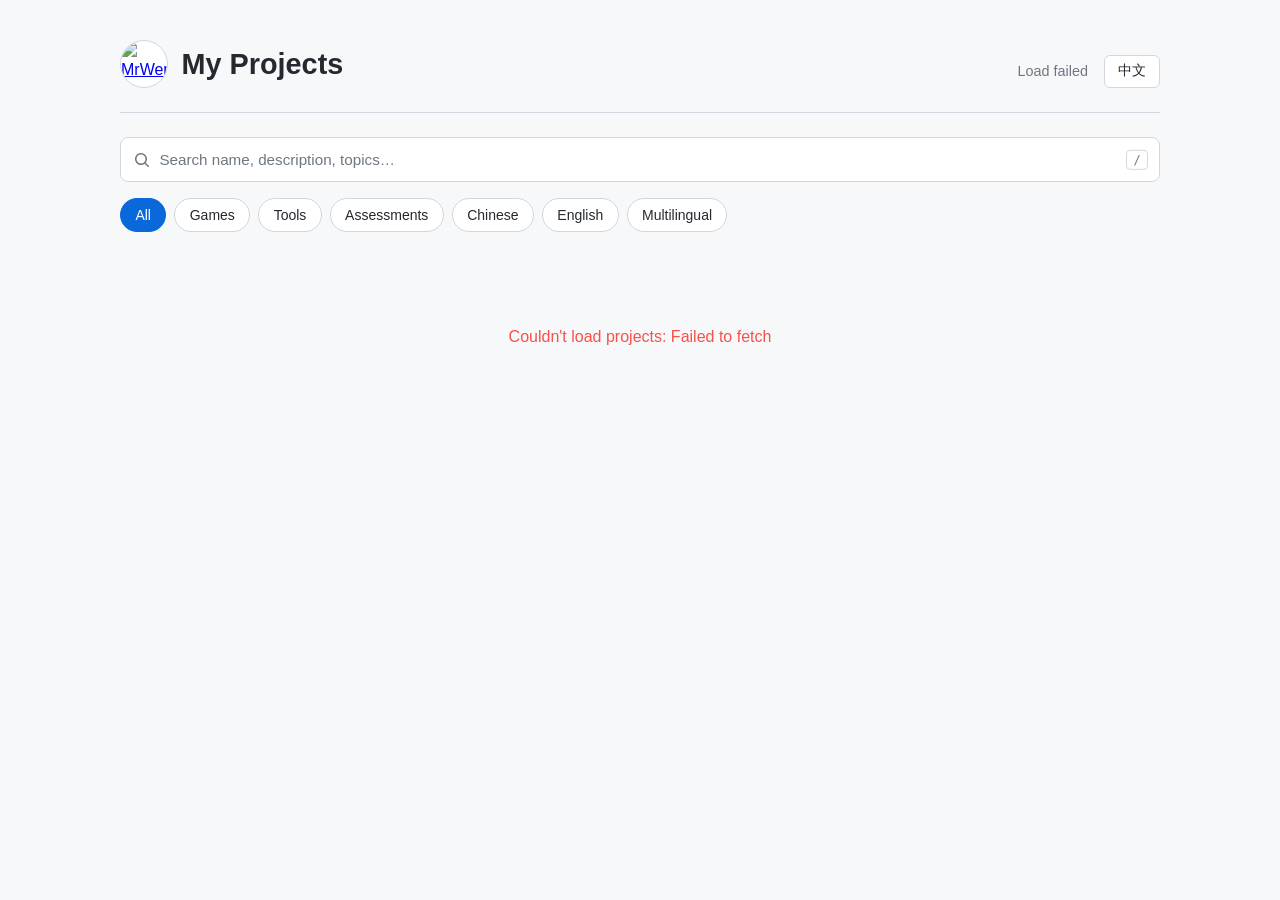
==== index.html @ def6fe19 "Set search placeholder from current language only; cache-bust assets Drop the hard-coded Chinese pla" ====
<!DOCTYPE html>
<html lang="zh-CN">
<head>
  <!-- Google tag (gtag.js) -->
  <script async src="https://www.googletagmanager.com/gtag/js?id=G-LVJJ4GY9FC"></script>
  <script>
    window.dataLayer = window.dataLayer || [];
    function gtag(){dataLayer.push(arguments);}
    gtag('js', new Date());
    gtag('config', 'G-LVJJ4GY9FC');
  </script>
  <meta charset="UTF-8">
  <meta name="viewport" content="width=device-width, initial-scale=1.0">
  <title>我的项目</title>
  <link rel="icon" href="favicon.svg" type="image/svg+xml">
  <link rel="icon" href="favicon-32.png" sizes="32x32" type="image/png">
  <link rel="apple-touch-icon" href="apple-touch-icon.png">
  <link rel="stylesheet" href="style.css?v=2">
</head>
<body>

  <div class="container">
    <header>
      <div class="header-left">
        <a id="avatar-link" class="avatar-link" href="https://github.com/MrWengKB" target="_blank" rel="noopener noreferrer">
          <img id="avatar" class="avatar" src="https://github.com/MrWengKB.png?size=128" alt="MrWengKB 的 GitHub 头像" width="48" height="48">
        </a>
        <h1 id="page-title">我的项目</h1>
      </div>
      <div class="header-right">
        <div id="repo-count" class="status-text">正在查询仓库...</div>
        <button id="lang-toggle" class="lang-toggle" type="button" aria-label="Switch to English">EN</button>
      </div>
    </header>

    <div class="search-wrap" role="search">
      <svg class="search-icon" viewBox="0 0 16 16" width="16" height="16" aria-hidden="true"><path fill="currentColor" d="M10.68 11.74a6 6 0 1 1 1.06-1.06l3.04 3.04a.75.75 0 1 1-1.06 1.06l-3.04-3.04ZM11.5 7a4.5 4.5 0 1 0-9 0 4.5 4.5 0 0 0 9 0Z"/></svg>
      <input id="search-input" class="search-input" type="search" placeholder="" aria-label="Search" autocomplete="off" spellcheck="false">
      <kbd class="search-kbd" aria-hidden="true">/</kbd>
    </div>

    <nav id="category-bar" class="category-bar" aria-label="按分类筛选"></nav>

    <div id="pages-container" class="grid">
      <div class="state-message">正在从 GitHub 获取项目列表...</div>
    </div>
  </div>

  <script src="script.js?v=2"></script>
</body>
</html>
---- style.css ----
:root {
  --bg: #f6f8fa;             /* 浅灰白底色，减轻纯白刺眼感 */
  --card-bg: #ffffff;        /* 卡片纯白背景 */
  --border: #d0d7de;         /* 浅色边框 */
  --text: #57606a;           /* 次要文本灰 */
  --title: #24292f;          /* 标题深黑灰 */
  --accent: #0969da;         /* GitHub 蓝 */
  --accent-hover: #0550ae;   /* 悬浮深蓝 */
  --meta: #6e7781;           /* 元数据浅灰 */
  --tag-bg: #f3f4f6;         /* 标签微灰底色 */
}

* {
  box-sizing: border-box;
  margin: 0;
  padding: 0;
}

body {
  font-family: -apple-system, BlinkMacSystemFont, "Segoe UI", Roboto, "Helvetica Neue", Arial, sans-serif;
  background-color: var(--bg);
  color: var(--text);
  line-height: 1.6;
  padding: 2.5rem 1.5rem;
}

.container {
  max-width: 1040px;
  margin: 0 auto;
}

header {
  margin-bottom: 1.5rem;
  border-bottom: 1px solid var(--border);
  padding-bottom: 1.5rem;
  display: flex;
  justify-content: space-between;
  align-items: flex-end;
  flex-wrap: wrap;
  gap: 1rem;
}

.header-left {
  display: flex;
  align-items: center;
  gap: 0.85rem;
}

.avatar-link {
  display: inline-flex;
  flex-shrink: 0;
  border-radius: 50%;
}

.avatar {
  width: 48px;
  height: 48px;
  border-radius: 50%;
  border: 1px solid var(--border);
  background-color: var(--card-bg);
  display: block;
  transition: border-color 0.15s ease, box-shadow 0.15s ease;
}

.avatar-link:hover .avatar {
  border-color: var(--accent);
  box-shadow: 0 0 0 3px rgba(9, 105, 218, 0.15);
}

.avatar-link:focus-visible {
  outline: 2px solid var(--accent);
  outline-offset: 2px;
}

h1 {
  color: var(--title);
  font-size: 1.8rem;
  font-weight: 600;
}

.status-text {
  color: var(--meta);
  font-size: 0.9rem;
}

.grid {
  display: grid;
  grid-template-columns: repeat(auto-fill, minmax(310px, 1fr));
  gap: 1.25rem;
}

.card {
  background: var(--card-bg);
  border: 1px solid var(--border);
  border-radius: 8px;
  padding: 1.25rem;
  display: flex;
  flex-direction: column;
  justify-content: space-between;
  box-shadow: 0 1px 3px rgba(31, 35, 40, 0.04);
  transition: transform 0.15s ease, border-color 0.15s ease, box-shadow 0.15s ease;
}

.card:hover {
  transform: translateY(-2px);
  border-color: var(--accent);
  box-shadow: 0 4px 12px rgba(31, 35, 40, 0.08);
}

.card-title {
  font-size: 1.15rem;
  font-weight: 600;
  color: var(--title);
  margin-bottom: 0.5rem;
  word-break: break-word;
  display: flex;
  align-items: center;
  gap: 0.5rem;
}

.card-icon {
  width: 24px;
  height: 24px;
  flex-shrink: 0;
  border-radius: 5px;
  object-fit: contain;
}

.card-desc {
  font-size: 0.9rem;
  color: var(--text);
  margin-bottom: 1.25rem;
  flex-grow: 1;
}

.card-meta {
  display: flex;
  align-items: center;
  gap: 0.5rem;
  margin-bottom: 1rem;
  font-size: 0.8rem;
  color: var(--meta);
  flex-wrap: wrap;
}

.pill {
  background-color: var(--tag-bg);
  border: 1px solid var(--border);
  color: var(--title);
  padding: 0.15rem 0.5rem;
  border-radius: 12px;
}

.card-links {
  display: flex;
  gap: 0.75rem;
}

.btn {
  flex: 1;
  text-align: center;
  text-decoration: none;
  font-size: 0.85rem;
  font-weight: 500;
  padding: 0.45rem 0.75rem;
  border-radius: 6px;
  transition: background-color 0.15s ease, color 0.15s ease, border-color 0.15s ease;
}

.btn-primary {
  background-color: #1f883d;
  color: #ffffff;
}

.btn-primary:hover {
  background-color: #1a7f37;
}

.btn-secondary {
  background-color: #f6f8fa;
  color: var(--title);
  border: 1px solid var(--border);
}

.btn-secondary:hover {
  background-color: #f3f4f6;
  border-color: #b1bac4;
}

.state-message {
  text-align: center;
  padding: 4rem 1rem;
  color: var(--meta);
  grid-column: 1 / -1;
}

/* 语言切换 */
.header-right {
  display: flex;
  align-items: center;
  gap: 1rem;
}

.lang-toggle {
  font: inherit;
  font-size: 0.85rem;
  font-weight: 500;
  color: var(--title);
  background-color: var(--card-bg);
  border: 1px solid var(--border);
  border-radius: 6px;
  padding: 0.3rem 0.75rem;
  min-width: 3.5rem;
  cursor: pointer;
  transition: border-color 0.15s ease, color 0.15s ease;
}

.lang-toggle:hover {
  border-color: var(--accent);
  color: var(--accent);
}

.lang-toggle:focus-visible {
  outline: 2px solid var(--accent);
  outline-offset: 2px;
}

/* 分类切换 */
.category-bar {
  display: flex;
  flex-wrap: wrap;
  gap: 0.5rem;
  margin-bottom: 1.75rem;
}

.category-btn {
  font: inherit;
  font-size: 0.875rem;
  font-weight: 500;
  color: var(--title);
  background-color: var(--card-bg);
  border: 1px solid var(--border);
  border-radius: 999px;
  padding: 0.3rem 0.9rem;
  cursor: pointer;
  display: inline-flex;
  align-items: center;
  gap: 0.4rem;
  transition: border-color 0.15s ease, color 0.15s ease, background-color 0.15s ease;
}

.category-btn:hover {
  border-color: var(--accent);
  color: var(--accent);
}

.category-btn.active {
  background-color: var(--accent);
  border-color: var(--accent);
  color: #ffffff;
}

.category-btn:focus-visible {
  outline: 2px solid var(--accent);
  outline-offset: 2px;
}

.category-count {
  font-size: 0.75rem;
  font-weight: 500;
  line-height: 1.4;
  padding: 0 0.45rem;
  border-radius: 999px;
  background-color: var(--tag-bg);
  color: var(--meta);
}

.category-btn.active .category-count {
  background-color: rgba(255, 255, 255, 0.25);
  color: #ffffff;
}

/* 搜索 */
.search-wrap {
  position: relative;
  margin-bottom: 1rem;
}

.search-icon {
  position: absolute;
  left: 0.85rem;
  top: 50%;
  transform: translateY(-50%);
  color: var(--meta);
  pointer-events: none;
}

.search-input {
  width: 100%;
  font: inherit;
  font-size: 0.95rem;
  color: var(--title);
  background-color: var(--card-bg);
  border: 1px solid var(--border);
  border-radius: 8px;
  padding: 0.6rem 2.75rem 0.6rem 2.4rem;
  transition: border-color 0.15s ease, box-shadow 0.15s ease;
}

.search-input::placeholder {
  color: var(--meta);
}

.search-input:focus {
  outline: none;
  border-color: var(--accent);
  box-shadow: 0 0 0 3px rgba(9, 105, 218, 0.15);
}

.search-kbd {
  position: absolute;
  right: 0.75rem;
  top: 50%;
  transform: translateY(-50%);
  font-family: ui-monospace, SFMono-Regular, Menlo, monospace;
  font-size: 0.75rem;
  line-height: 1;
  color: var(--meta);
  border: 1px solid var(--border);
  border-radius: 4px;
  padding: 0.2rem 0.4rem;
  pointer-events: none;
}

/* 有输入或聚焦时隐藏快捷键提示，给浏览器自带的清除按钮让位 */
.search-input:focus ~ .search-kbd,
.search-input:not(:placeholder-shown) ~ .search-kbd {
  display: none;
}

mark {
  background-color: #fff8c5;
  color: inherit;
  border-radius: 2px;
  padding: 0 1px;
}
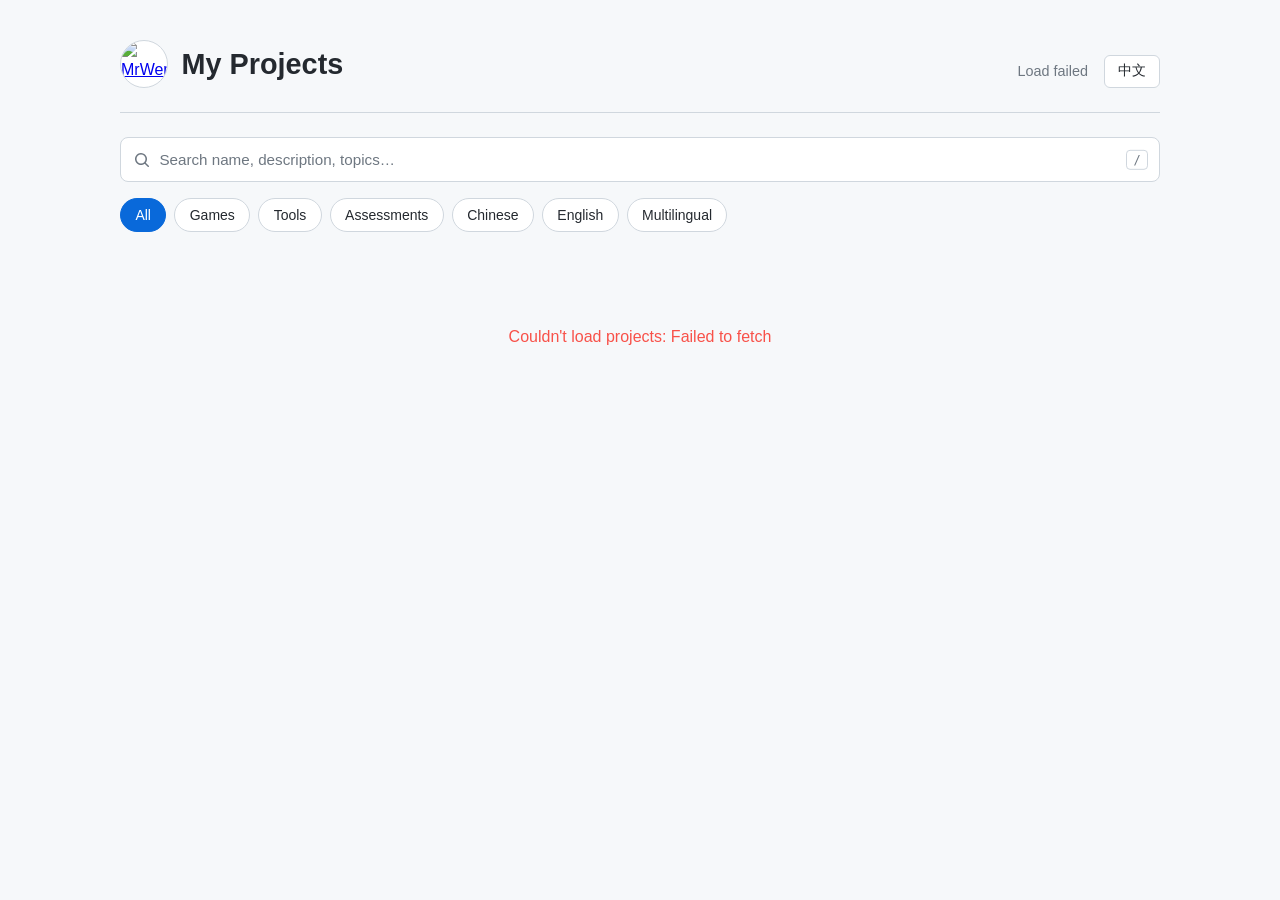
==== commit 75705232: "Add Google Search Console verification meta tag Co-Authored-By: Claude Opus 5.5 <noreply@anthropic.c" ====
--- a/index.html
+++ b/index.html
@@ -10,6 +10,7 @@
     gtag('config', 'G-LVJJ4GY9FC');
   </script>
   <meta charset="UTF-8">
+  <meta name="google-site-verification" content="ZkavyKxqYIRZ1kDBX1dxkWoGl40MojrQfWoddaGQfP8" />
   <meta name="viewport" content="width=device-width, initial-scale=1.0">
   <title>我的项目</title>
   <link rel="icon" href="favicon.svg" type="image/svg+xml">
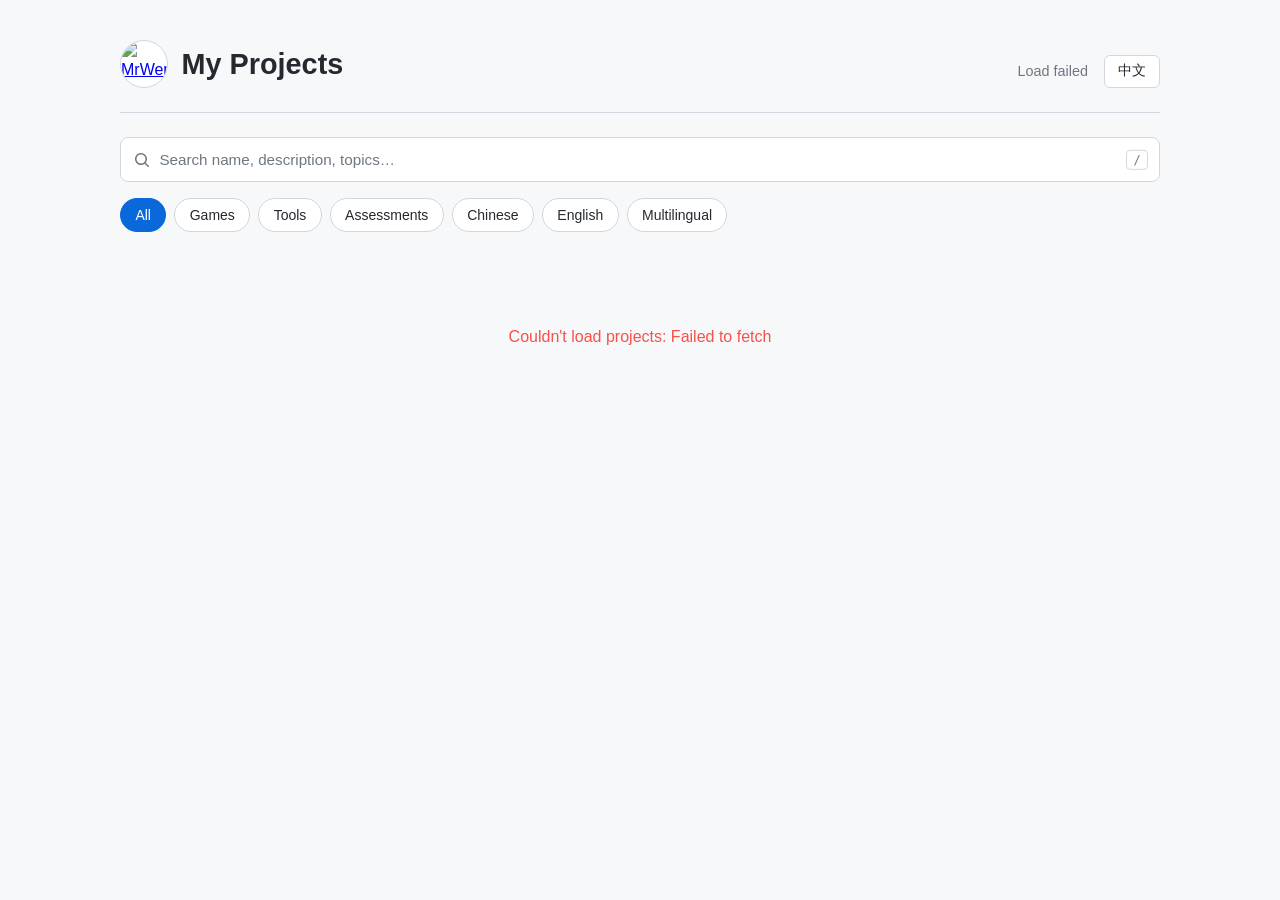
==== commit c8da53e6: "列出非 Pages 仓库：用应用图标，按钮改为下载 Release 安装包 Co-Authored-By: Claude Opus 5.5 <noreply@anthropic.com> Claude" ====
--- a/index.html
+++ b/index.html
@@ -16,7 +16,7 @@
   <link rel="icon" href="favicon.svg" type="image/svg+xml">
   <link rel="icon" href="favicon-32.png" sizes="32x32" type="image/png">
   <link rel="apple-touch-icon" href="apple-touch-icon.png">
-  <link rel="stylesheet" href="style.css?v=2">
+  <link rel="stylesheet" href="style.css?v=3">
 </head>
 <body>
 
@@ -47,6 +47,6 @@
     </div>
   </div>
 
-  <script src="script.js?v=2"></script>
+  <script src="script.js?v=3"></script>
 </body>
 </html>
--- a/style.css
+++ b/style.css
@@ -187,6 +187,21 @@
   border-color: #b1bac4;
 }
 
+.btn-disabled {
+  background-color: #f6f8fa;
+  color: var(--meta);
+  border: 1px dashed var(--border);
+  cursor: not-allowed;
+}
+
+.pill-link {
+  text-decoration: none;
+}
+
+.pill-link:hover {
+  border-color: #b1bac4;
+}
+
 .state-message {
   text-align: center;
   padding: 4rem 1rem;
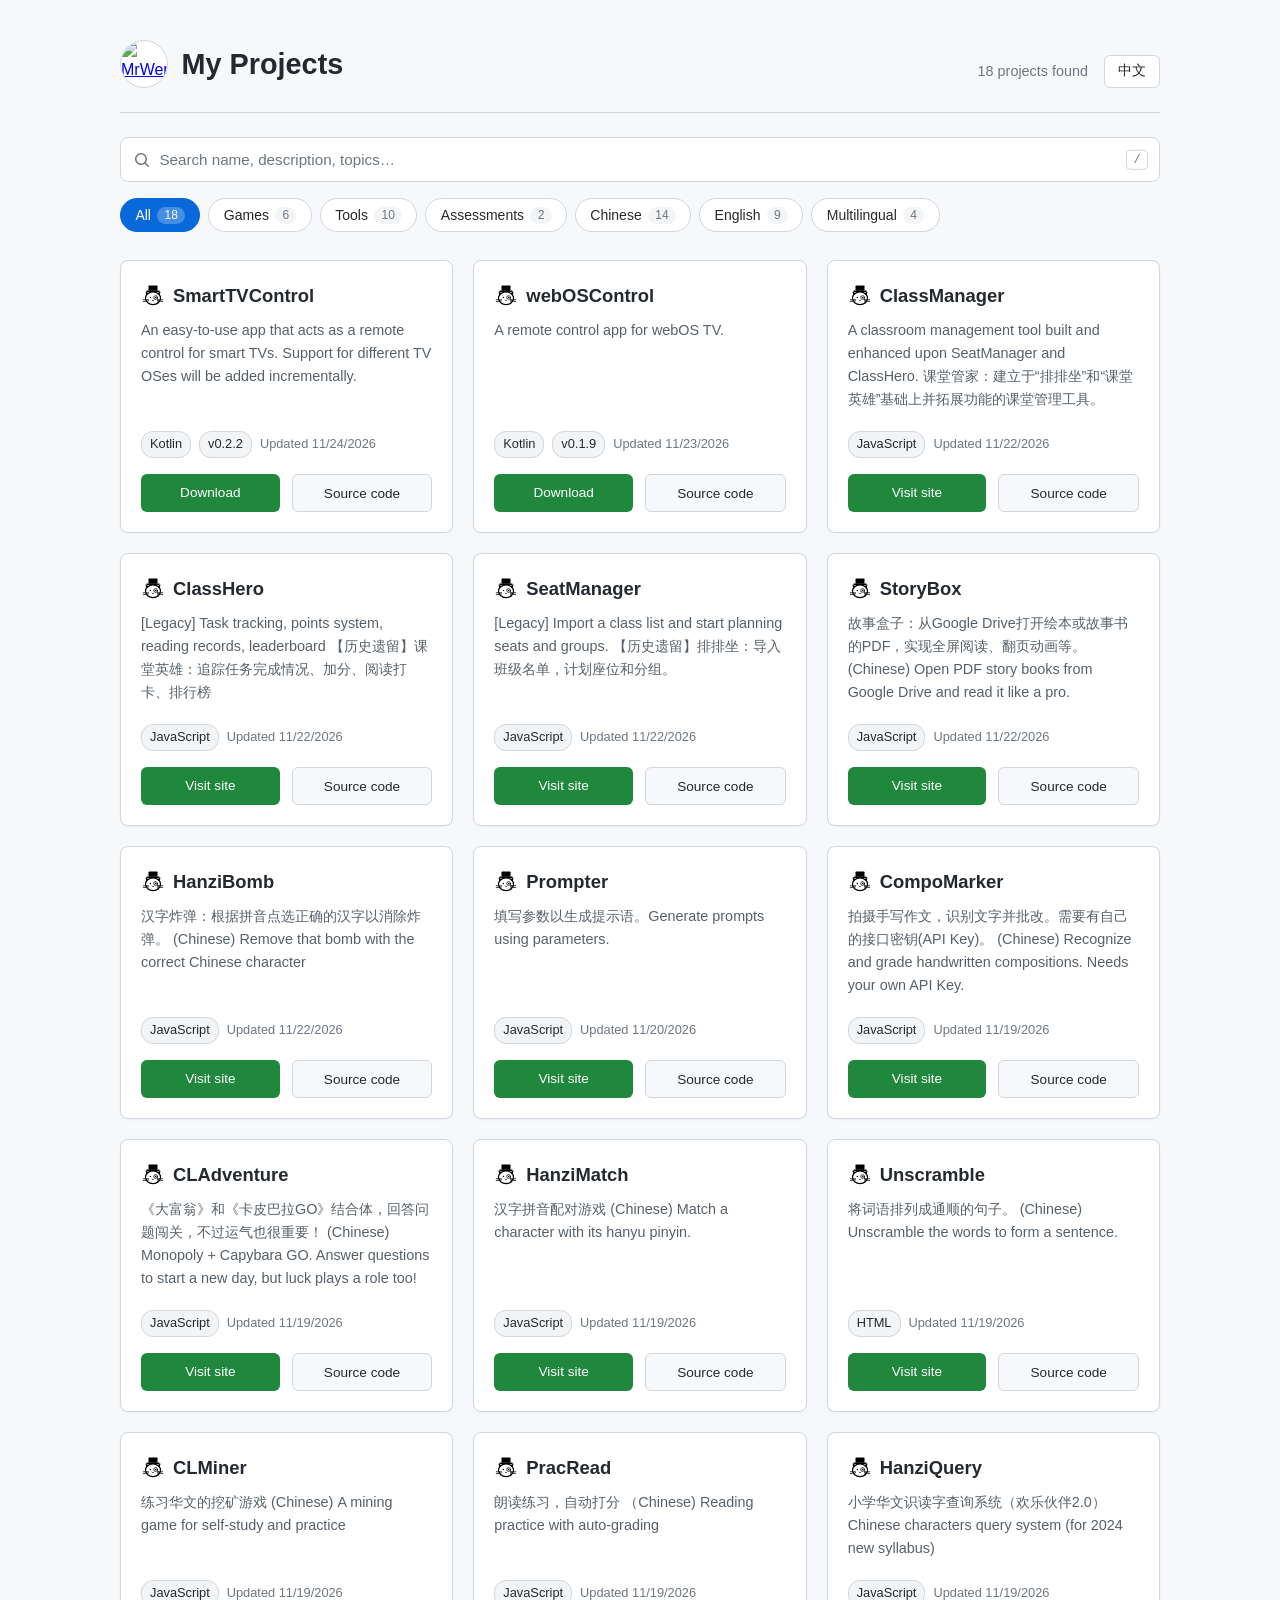
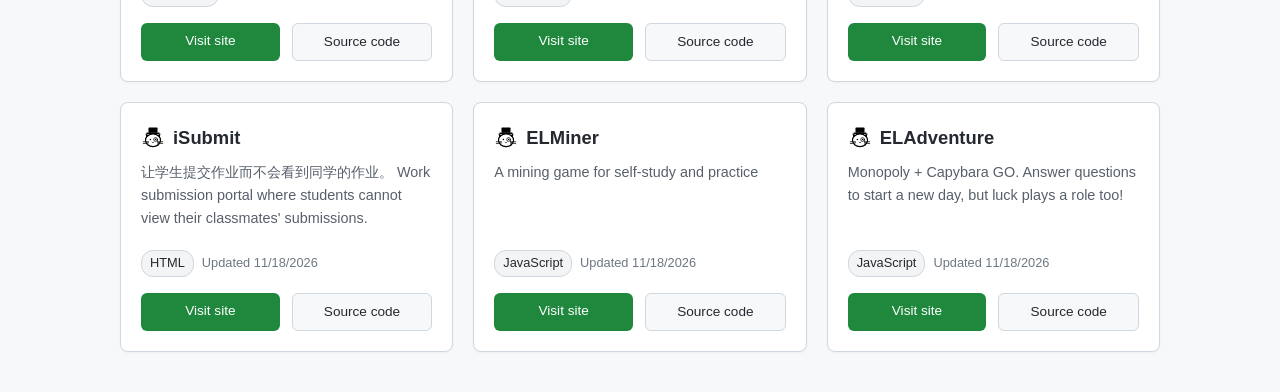
==== commit d1975761: "主页先显示 repos.json，再用 1 次 API 补上新仓库和有新推送的应用 Co-Authored-By: Claude Opus 5.5 <noreply@anthropic.com> Cl" ====
--- a/index.html
+++ b/index.html
@@ -47,6 +47,6 @@
     </div>
   </div>
 
-  <script src="script.js?v=3"></script>
+  <script src="script.js?v=5"></script>
 </body>
 </html>
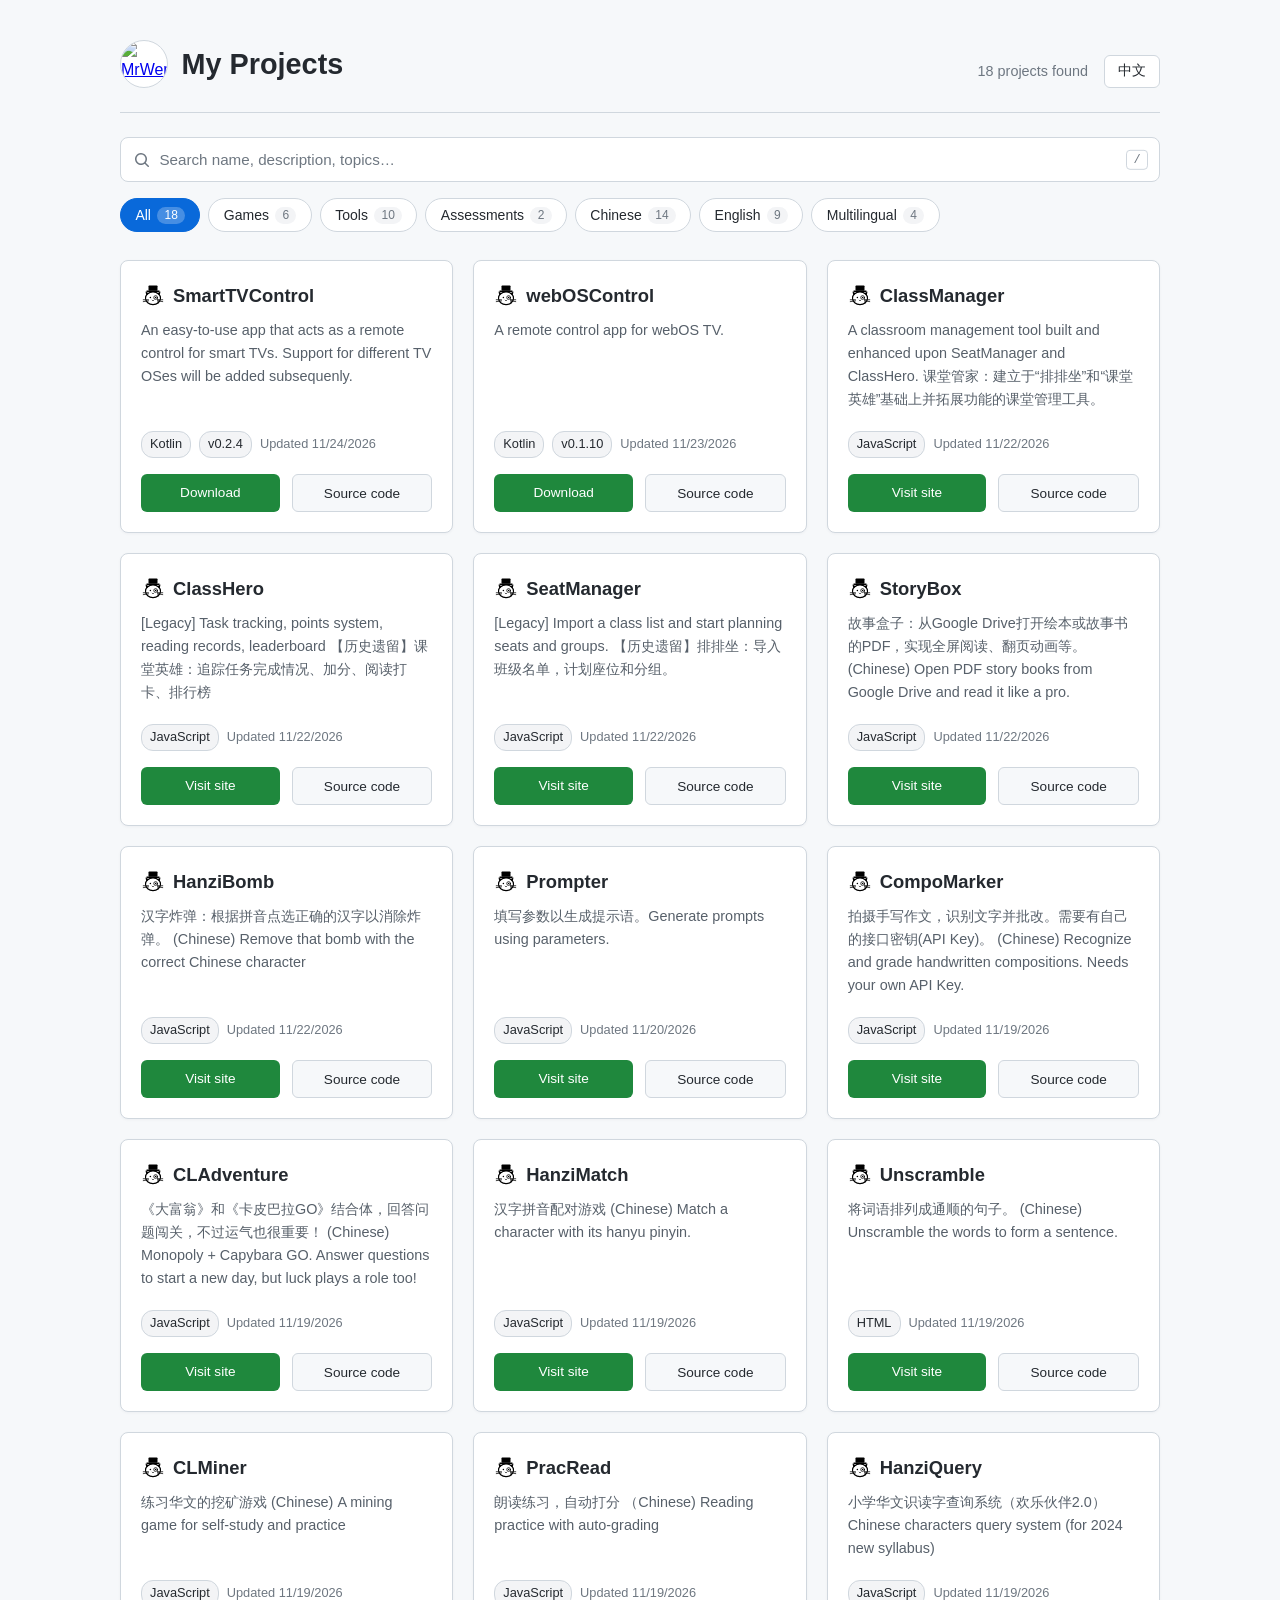
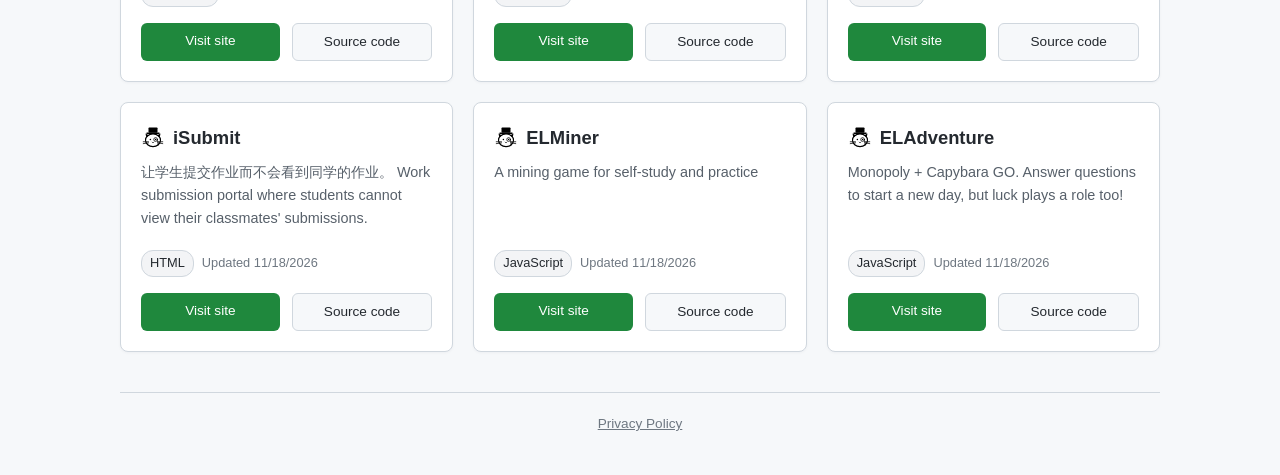
==== commit 5b49b2c3: "Add privacy policy page for all projects, linked from the homepage footer Co-Authored-By: Claude Opu" ====
--- a/index.html
+++ b/index.html
@@ -16,7 +16,7 @@
   <link rel="icon" href="favicon.svg" type="image/svg+xml">
   <link rel="icon" href="favicon-32.png" sizes="32x32" type="image/png">
   <link rel="apple-touch-icon" href="apple-touch-icon.png">
-  <link rel="stylesheet" href="style.css?v=3">
+  <link rel="stylesheet" href="style.css?v=4">
 </head>
 <body>
 
@@ -45,8 +45,12 @@
     <div id="pages-container" class="grid">
       <div class="state-message">正在从 GitHub 获取项目列表...</div>
     </div>
+
+    <footer class="site-footer">
+      <a id="privacy-link" href="privacy.html">隐私政策</a>
+    </footer>
   </div>
 
-  <script src="script.js?v=5"></script>
+  <script src="script.js?v=6"></script>
 </body>
 </html>
--- a/style.css
+++ b/style.css
@@ -359,3 +359,19 @@
   border-radius: 2px;
   padding: 0 1px;
 }
+
+.site-footer {
+  margin-top: 2.5rem;
+  padding-top: 1.25rem;
+  border-top: 1px solid var(--border);
+  text-align: center;
+  font-size: 0.85rem;
+}
+
+.site-footer a {
+  color: var(--meta);
+}
+
+.site-footer a:hover {
+  color: var(--accent);
+}
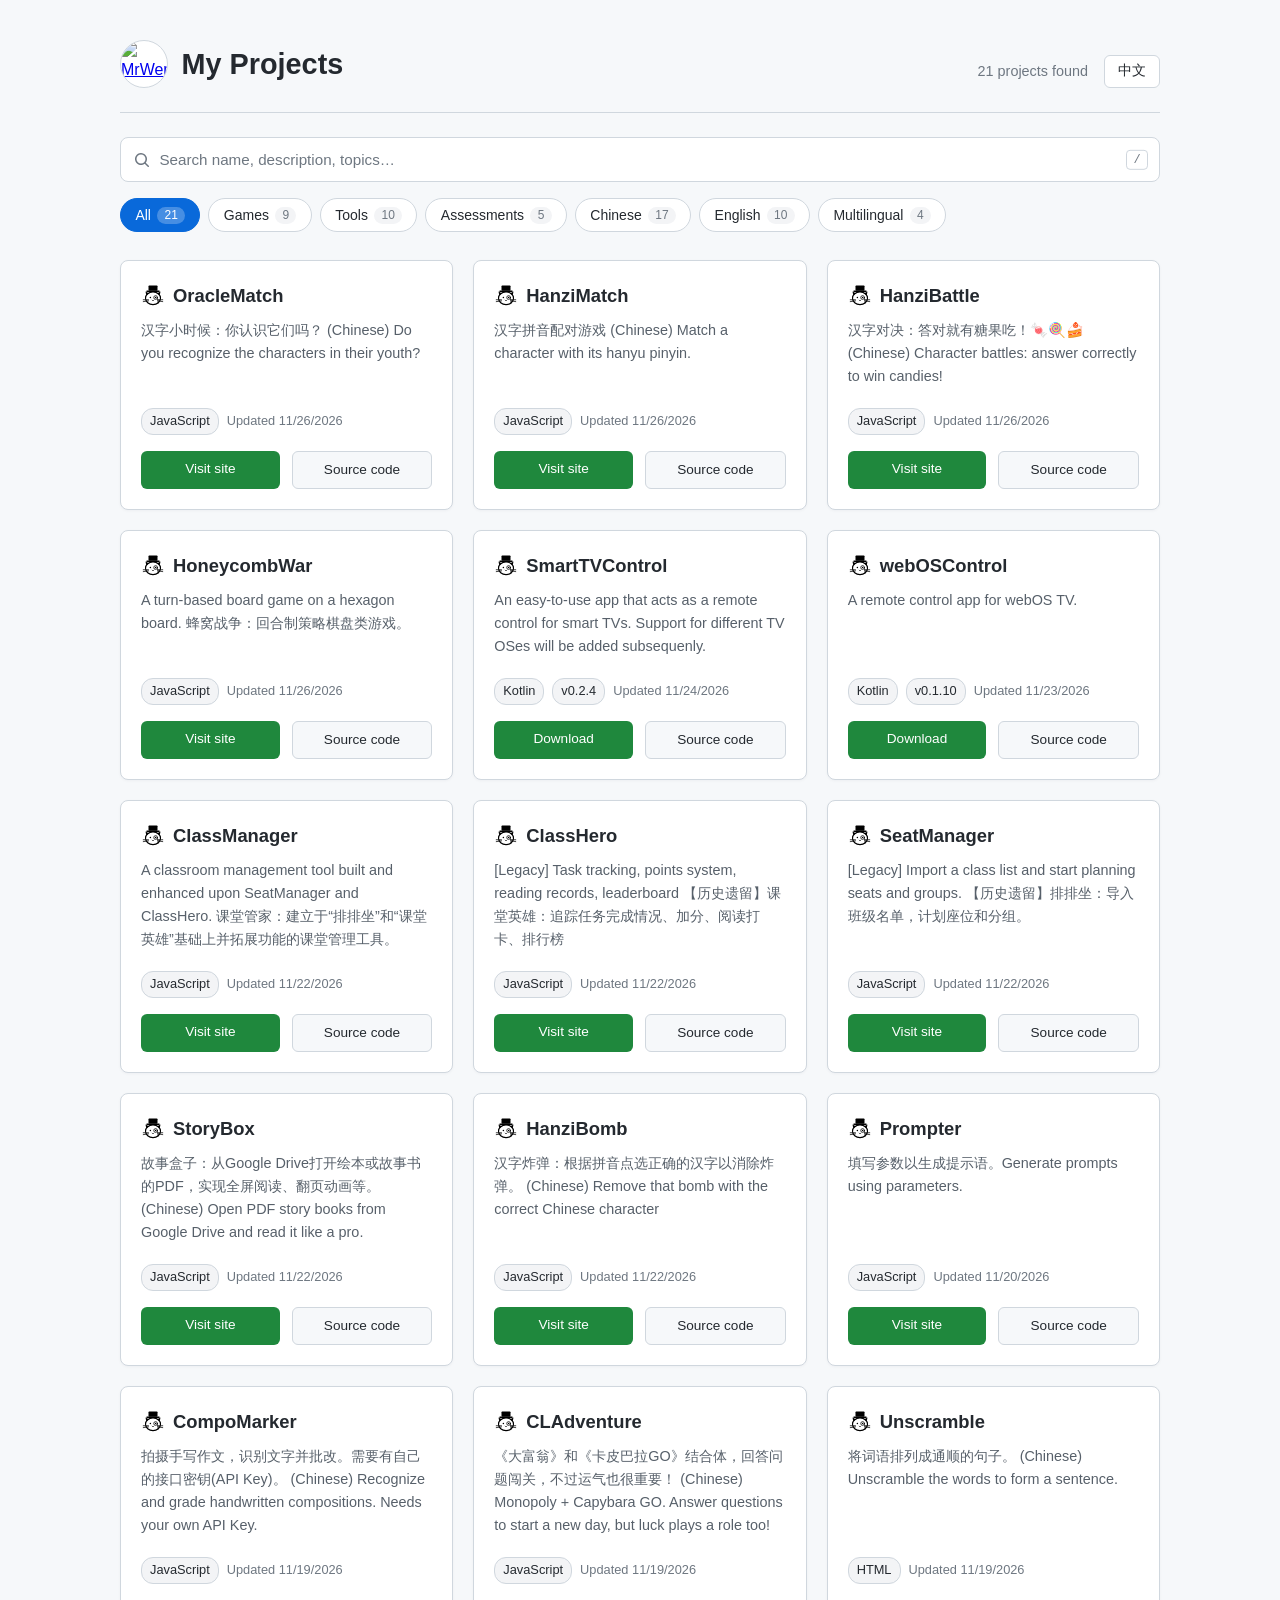
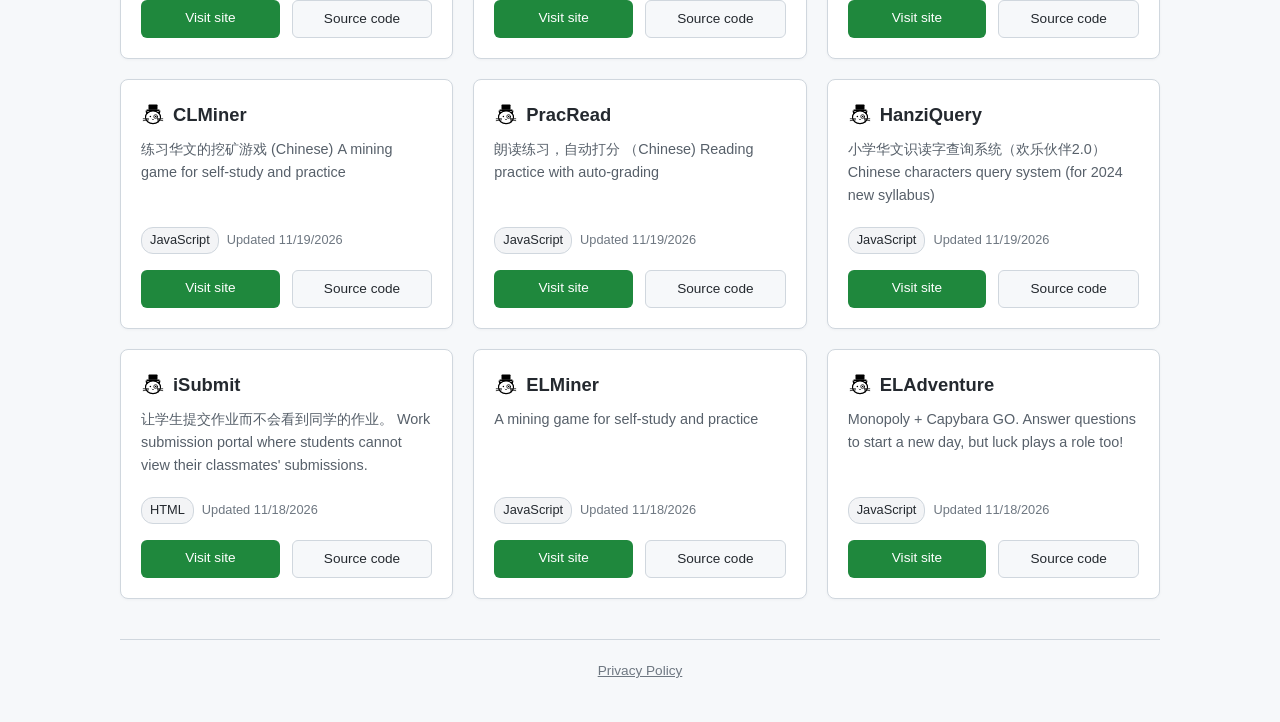
==== commit 5beb1144: "Redirect privacy.html to the single policy at mrwengkb.com/privacy.html Co-Authored-By: Claude Opus " ====
--- a/index.html
+++ b/index.html
@@ -47,7 +47,7 @@
     </div>
 
     <footer class="site-footer">
-      <a id="privacy-link" href="privacy.html">隐私政策</a>
+      <a id="privacy-link" href="https://mrwengkb.com/privacy.html">隐私政策</a>
     </footer>
   </div>
 
